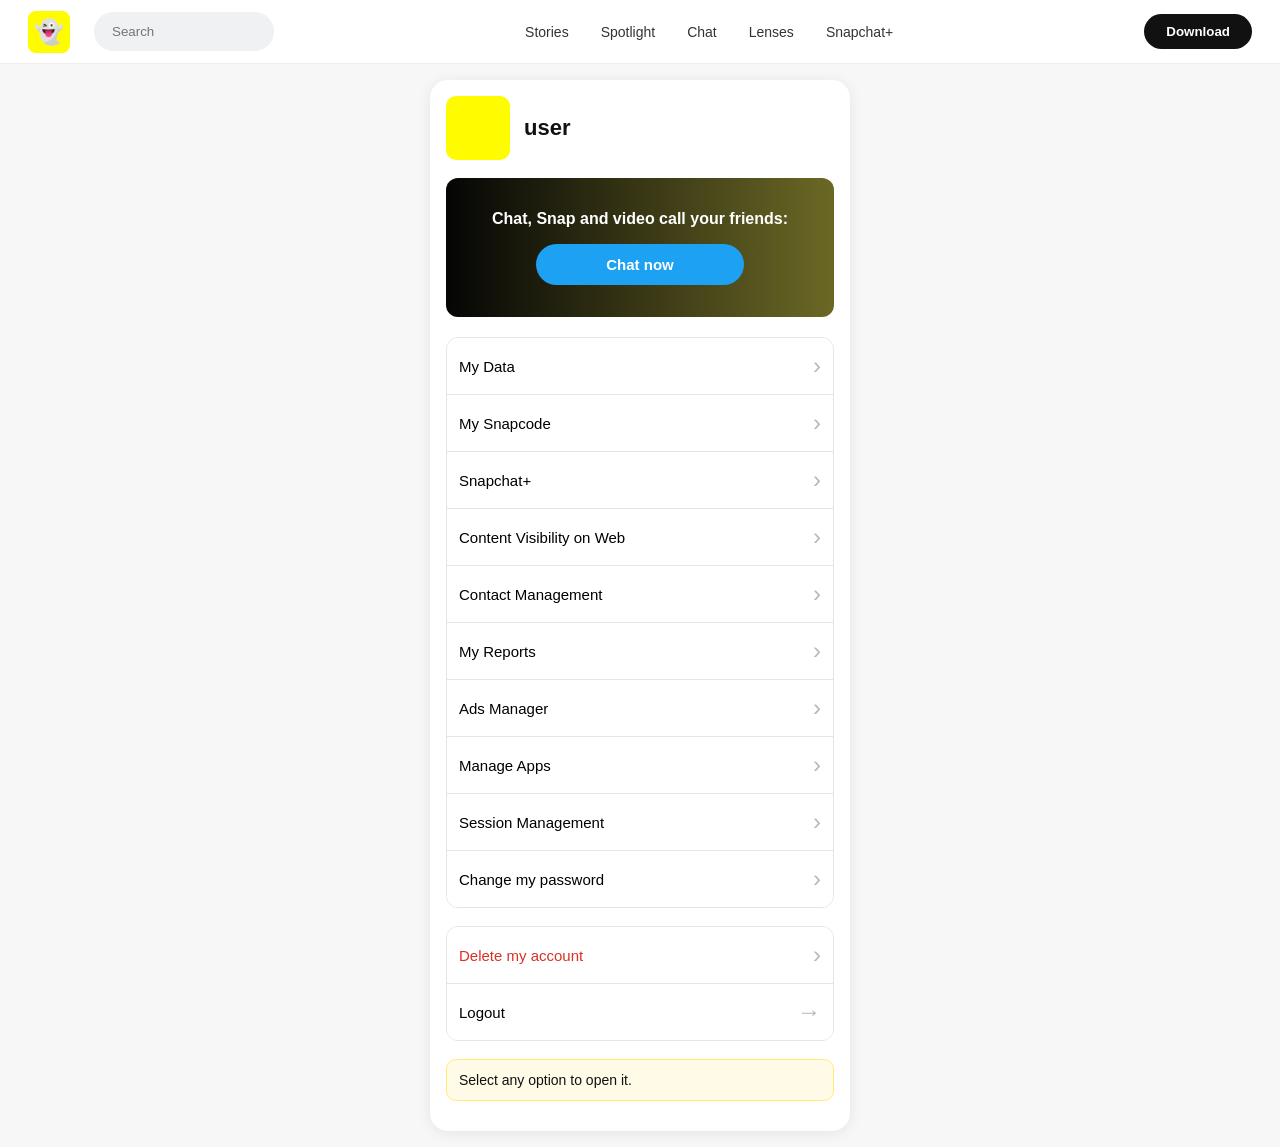
==== index.html @ 7c502a78 "Add Snapchat settings page" ====
<!DOCTYPE html>
<html lang="en">
<head>
  <meta charset="UTF-8">
  <meta name="viewport" content="width=device-width, initial-scale=1.0">
  <title>Snapchat Settings</title>
  <link rel="stylesheet" href="style.css">
</head>
<body>
  <header class="top-bar">
    <a class="logo" href="index.html" aria-label="Snapchat home">&#128123;</a>
    <input class="search-box" type="text" placeholder="Search">
    <nav class="nav-links">
      <span>Stories</span>
      <span>Spotlight</span>
      <span>Chat</span>
      <span>Lenses</span>
      <span>Snapchat+</span>
    </nav>
    <button class="download-btn" type="button">Download</button>
  </header>

  <main class="settings-page">
    <section class="settings-card">
      <div class="profile-header">
        <div class="snapcode" aria-hidden="true"></div>
        <div>
          <h2 id="profile-name" class="profile-name">user</h2>
          <p id="profile-username" class="username">user</p>
        </div>
      </div>

      <div class="chat-box">
        <p>Chat, Snap and video call your friends:</p>
        <button class="chat-button" type="button">Chat now</button>
      </div>

      <div class="settings-list">
        <button class="settings-row" type="button" data-setting="My Data">My Data <span class="arrow">&rsaquo;</span></button>
        <button class="settings-row" type="button" data-setting="My Snapcode">My Snapcode <span class="arrow">&rsaquo;</span></button>
        <button class="settings-row" type="button" data-setting="Snapchat+">Snapchat+ <span class="arrow">&rsaquo;</span></button>
        <button class="settings-row" type="button" data-setting="Content Visibility on Web">Content Visibility on Web <span class="arrow">&rsaquo;</span></button>
        <button class="settings-row" type="button" data-setting="Contact Management">Contact Management <span class="arrow">&rsaquo;</span></button>
        <button class="settings-row" type="button" data-setting="My Reports">My Reports <span class="arrow">&rsaquo;</span></button>
        <button class="settings-row" type="button" data-setting="Ads Manager">Ads Manager <span class="arrow">&rsaquo;</span></button>
        <button class="settings-row" type="button" data-setting="Manage Apps">Manage Apps <span class="arrow">&rsaquo;</span></button>
        <button class="settings-row" type="button" data-setting="Session Management">Session Management <span class="arrow">&rsaquo;</span></button>
        <button class="settings-row" type="button" data-setting="Change my password">Change my password <span class="arrow">&rsaquo;</span></button>
      </div>

      <div class="settings-list">
        <button class="settings-row danger" type="button" data-setting="Delete my account">Delete my account <span class="arrow">&rsaquo;</span></button>
        <button id="logout-button" class="settings-row" type="button">Logout <span class="arrow">&rarr;</span></button>
      </div>

      <p id="message-box" class="message-box">Select any option to open it.</p>
    </section>
  </main>

  <script src="script.js"></script>
</body>
</html>
---- style.css ----
* {
  box-sizing: border-box;
}

body {
  margin: 0;
  font-family: Arial, sans-serif;
  background-color: #f7f7f7;
  color: #111;
}

.top-bar {
  height: 64px;
  background-color: white;
  display: flex;
  align-items: center;
  gap: 24px;
  padding: 0 28px;
  border-bottom: 1px solid #eeeeee;
  position: sticky;
  top: 0;
  z-index: 10;
}

.logo {
  width: 42px;
  height: 42px;
  display: grid;
  place-items: center;
  background-color: #fffc00;
  border-radius: 8px;
  color: #111;
  font-size: 24px;
  text-decoration: none;
}

.search-box {
  width: 180px;
  border: none;
  outline: none;
  background-color: #f0f1f2;
  border-radius: 24px;
  padding: 12px 18px;
}

.nav-links {
  flex: 1;
  display: flex;
  justify-content: center;
  gap: 32px;
  font-size: 14px;
  color: #333;
}

.download-btn {
  background-color: #111;
  color: white;
  border: none;
  border-radius: 24px;
  padding: 10px 22px;
  font-weight: 700;
  cursor: pointer;
}

.settings-page {
  min-height: calc(100vh - 64px);
  padding: 16px;
}

.settings-card {
  width: 420px;
  margin: 0 auto;
  background-color: white;
  border-radius: 18px;
  padding: 16px;
  box-shadow: 0 2px 14px rgba(0, 0, 0, 0.08);
}

.profile-header {
  display: flex;
  align-items: center;
  gap: 14px;
  margin-bottom: 18px;
}

.snapcode {
  width: 64px;
  height: 64px;
  border-radius: 10px;
  background-color: #fffc00;
}

.profile-name {
  margin: 0;
  font-size: 22px;
  font-weight: 700;
}

.username {
  margin: 4px 0 0;
  font-size: 13px;
  color: #666;
}

.username {
  display: none;
}

.chat-box {
  background: linear-gradient(90deg, #050505, #6b6825);
  border-radius: 12px;
  padding: 32px 20px;
  text-align: center;
  margin-bottom: 20px;
  color: white;
}

.chat-box p {
  margin: 0 0 16px;
  font-weight: 700;
}

.chat-button {
  border: none;
  background-color: #1da1f2;
  color: white;
  padding: 12px 70px;
  border-radius: 24px;
  font-size: 15px;
  font-weight: 700;
  cursor: pointer;
}

.chat-button:hover {
  background-color: #0b8fe0;
}

.settings-list {
  background-color: white;
  border: 1px solid #e5e5e5;
  border-radius: 12px;
  overflow: hidden;
  margin-bottom: 18px;
}

.settings-row {
  width: 100%;
  display: flex;
  justify-content: space-between;
  align-items: center;
  background: white;
  border: none;
  border-bottom: 1px solid #e5e5e5;
  padding: 14px 12px;
  font-size: 15px;
  text-align: left;
  cursor: pointer;
}

.settings-row:last-child {
  border-bottom: none;
}

.settings-row:hover {
  background-color: #f7f7f7;
}

.danger {
  color: #d93025;
}

.arrow {
  color: #b8b8b8;
  font-size: 24px;
}

.message-box {
  background-color: #fffbe6;
  border: 1px solid #ffec80;
  border-radius: 10px;
  padding: 12px;
  font-size: 14px;
}

.login-page {
  min-height: calc(100vh - 64px);
  padding: 44px 5vw;
  background-color: white;
}

.login-panel {
  max-width: 1400px;
  margin: 0 auto;
  display: grid;
  grid-template-columns: minmax(300px, 1.15fr) minmax(260px, 0.85fr) minmax(260px, 0.85fr);
  gap: 28px;
  align-items: stretch;
}

.login-copy {
  padding: 18px 0;
}

.login-copy h1 {
  margin: 0 0 28px;
  font-size: clamp(38px, 5vw, 56px);
  line-height: 1;
}

.login-copy p {
  max-width: 590px;
  margin: 0 0 32px;
  color: #444;
  font-size: 22px;
  line-height: 1.45;
}

.login-form {
  max-width: 600px;
  display: grid;
  gap: 16px;
}

.login-form label {
  font-size: 18px;
  font-weight: 700;
}

.login-form input {
  width: 100%;
  border: 1px solid #d8d8d8;
  border-radius: 10px;
  padding: 18px;
  font-size: 18px;
}

.primary-login-btn {
  width: 100%;
  border: none;
  border-radius: 28px;
  padding: 18px 24px;
  background-color: #0fadff;
  color: white;
  font-size: 18px;
  font-weight: 700;
  cursor: pointer;
}

.primary-login-btn:hover {
  background-color: #039ce8;
}

.login-message {
  margin-top: 24px;
  color: #555;
  font-size: 16px;
}

.promo-tile {
  min-height: 520px;
  display: flex;
  flex-direction: column;
  justify-content: space-between;
  border-radius: 28px;
  padding: 42px 36px 28px;
  overflow: hidden;
  color: white;
}

.promo-tile h2 {
  margin: 0;
  font-size: clamp(34px, 4vw, 48px);
  line-height: 1.16;
}

.promo-tile button {
  align-self: center;
  border: none;
  border-radius: 28px;
  padding: 16px 40px;
  background-color: rgba(17, 17, 17, 0.72);
  color: white;
  font-size: 20px;
  font-weight: 700;
  cursor: pointer;
}

.friends-tile {
  background:
    linear-gradient(rgba(20, 20, 20, 0.15), rgba(20, 20, 20, 0.55)),
    linear-gradient(135deg, #8e735f, #d8b695 48%, #2e3340);
}

.lenses-tile {
  background:
    radial-gradient(circle at 45% 55%, #191028 0 20%, transparent 21%),
    radial-gradient(circle at 20% 70%, rgba(255, 0, 196, 0.55), transparent 28%),
    linear-gradient(135deg, #2f075f 0%, #e013bc 48%, #170825 100%);
}

@media (max-width: 1000px) {
  .login-panel {
    grid-template-columns: 1fr;
  }

  .promo-tile {
    min-height: 340px;
  }
}

@media (max-width: 700px) {
  .nav-links {
    display: none;
  }

  .top-bar {
    gap: 12px;
    padding: 0 14px;
  }

  .search-box {
    flex: 1;
    width: auto;
  }

  .settings-card {
    width: 100%;
  }

  .login-page {
    padding: 28px 16px;
  }

  .login-copy h1 {
    font-size: 40px;
  }

  .login-copy p {
    font-size: 18px;
  }
}
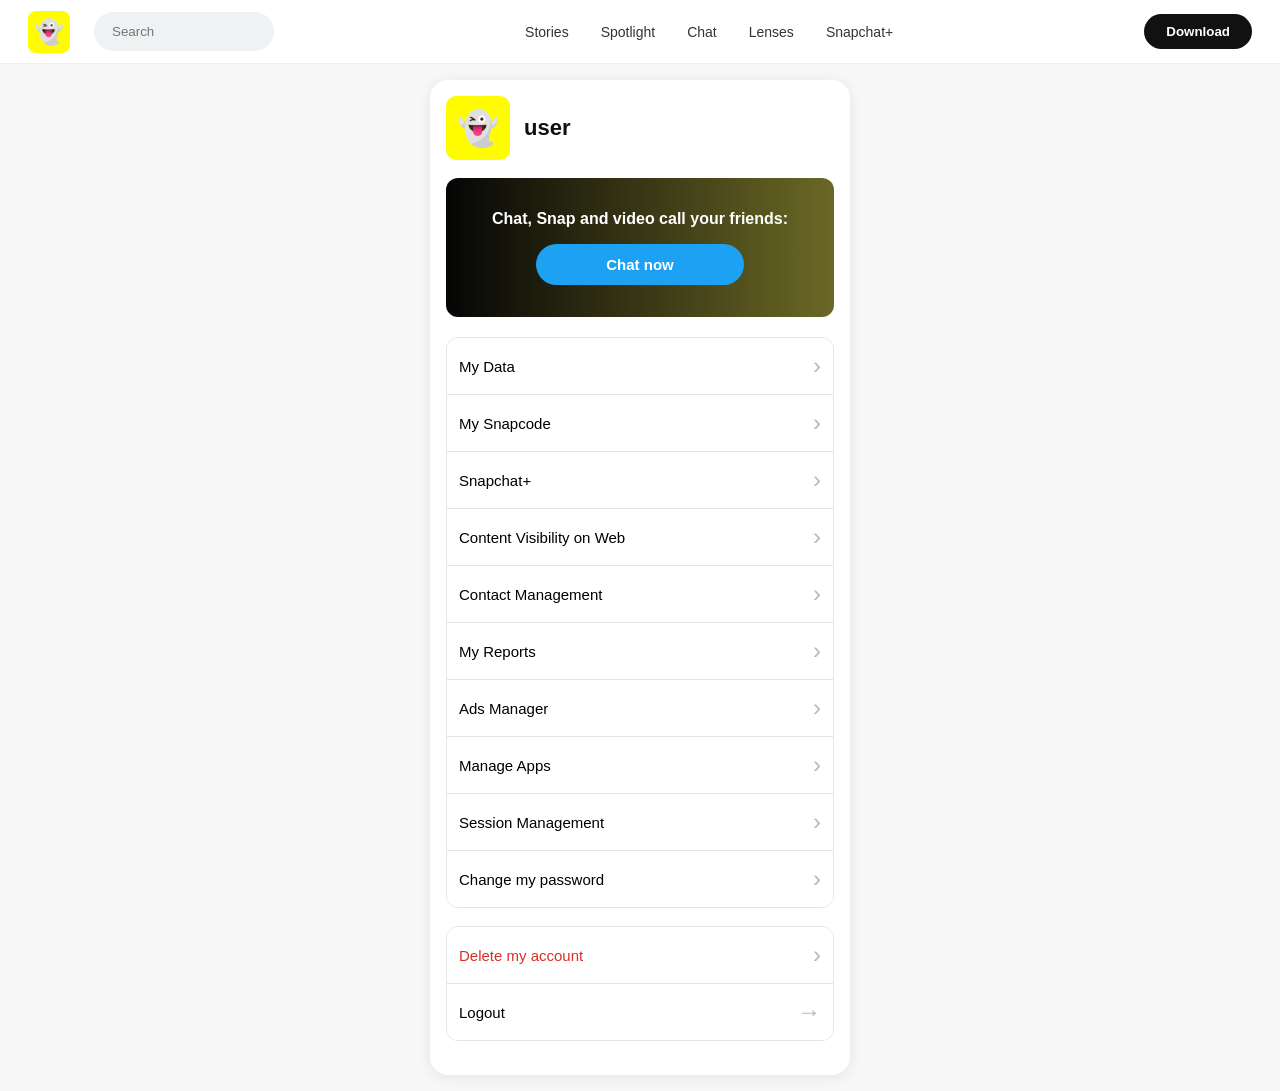
==== commit 94542b43: "Add CSS-only Snapchat settings page" ====
--- a/index.html
+++ b/index.html
@@ -25,8 +25,8 @@
       <div class="profile-header">
         <div class="snapcode" aria-hidden="true"></div>
         <div>
-          <h2 id="profile-name" class="profile-name">user</h2>
-          <p id="profile-username" class="username">user</p>
+          <h2 class="profile-name">user</h2>
+          <p class="username">user</p>
         </div>
       </div>
 
@@ -36,27 +36,23 @@
       </div>
 
       <div class="settings-list">
-        <button class="settings-row" type="button" data-setting="My Data">My Data <span class="arrow">&rsaquo;</span></button>
-        <button class="settings-row" type="button" data-setting="My Snapcode">My Snapcode <span class="arrow">&rsaquo;</span></button>
-        <button class="settings-row" type="button" data-setting="Snapchat+">Snapchat+ <span class="arrow">&rsaquo;</span></button>
-        <button class="settings-row" type="button" data-setting="Content Visibility on Web">Content Visibility on Web <span class="arrow">&rsaquo;</span></button>
-        <button class="settings-row" type="button" data-setting="Contact Management">Contact Management <span class="arrow">&rsaquo;</span></button>
-        <button class="settings-row" type="button" data-setting="My Reports">My Reports <span class="arrow">&rsaquo;</span></button>
-        <button class="settings-row" type="button" data-setting="Ads Manager">Ads Manager <span class="arrow">&rsaquo;</span></button>
-        <button class="settings-row" type="button" data-setting="Manage Apps">Manage Apps <span class="arrow">&rsaquo;</span></button>
-        <button class="settings-row" type="button" data-setting="Session Management">Session Management <span class="arrow">&rsaquo;</span></button>
-        <button class="settings-row" type="button" data-setting="Change my password">Change my password <span class="arrow">&rsaquo;</span></button>
+        <button class="settings-row" type="button">My Data <span class="arrow">&rsaquo;</span></button>
+        <button class="settings-row" type="button">My Snapcode <span class="arrow">&rsaquo;</span></button>
+        <button class="settings-row" type="button">Snapchat+ <span class="arrow">&rsaquo;</span></button>
+        <button class="settings-row" type="button">Content Visibility on Web <span class="arrow">&rsaquo;</span></button>
+        <button class="settings-row" type="button">Contact Management <span class="arrow">&rsaquo;</span></button>
+        <button class="settings-row" type="button">My Reports <span class="arrow">&rsaquo;</span></button>
+        <button class="settings-row" type="button">Ads Manager <span class="arrow">&rsaquo;</span></button>
+        <button class="settings-row" type="button">Manage Apps <span class="arrow">&rsaquo;</span></button>
+        <button class="settings-row" type="button">Session Management <span class="arrow">&rsaquo;</span></button>
+        <button class="settings-row" type="button">Change my password <span class="arrow">&rsaquo;</span></button>
       </div>
 
       <div class="settings-list">
-        <button class="settings-row danger" type="button" data-setting="Delete my account">Delete my account <span class="arrow">&rsaquo;</span></button>
-        <button id="logout-button" class="settings-row" type="button">Logout <span class="arrow">&rarr;</span></button>
+        <button class="settings-row danger" type="button">Delete my account <span class="arrow">&rsaquo;</span></button>
+        <button class="settings-row" type="button">Logout <span class="arrow">&rarr;</span></button>
       </div>
-
-      <p id="message-box" class="message-box">Select any option to open it.</p>
     </section>
   </main>
-
-  <script src="script.js"></script>
 </body>
 </html>
--- a/style.css
+++ b/style.css
@@ -86,8 +86,16 @@
 .snapcode {
   width: 64px;
   height: 64px;
+  display: grid;
+  place-items: center;
   border-radius: 10px;
   background-color: #fffc00;
+}
+
+.snapcode::before {
+  content: "\1F47B";
+  font-size: 34px;
+  line-height: 1;
 }
 
 .profile-name {
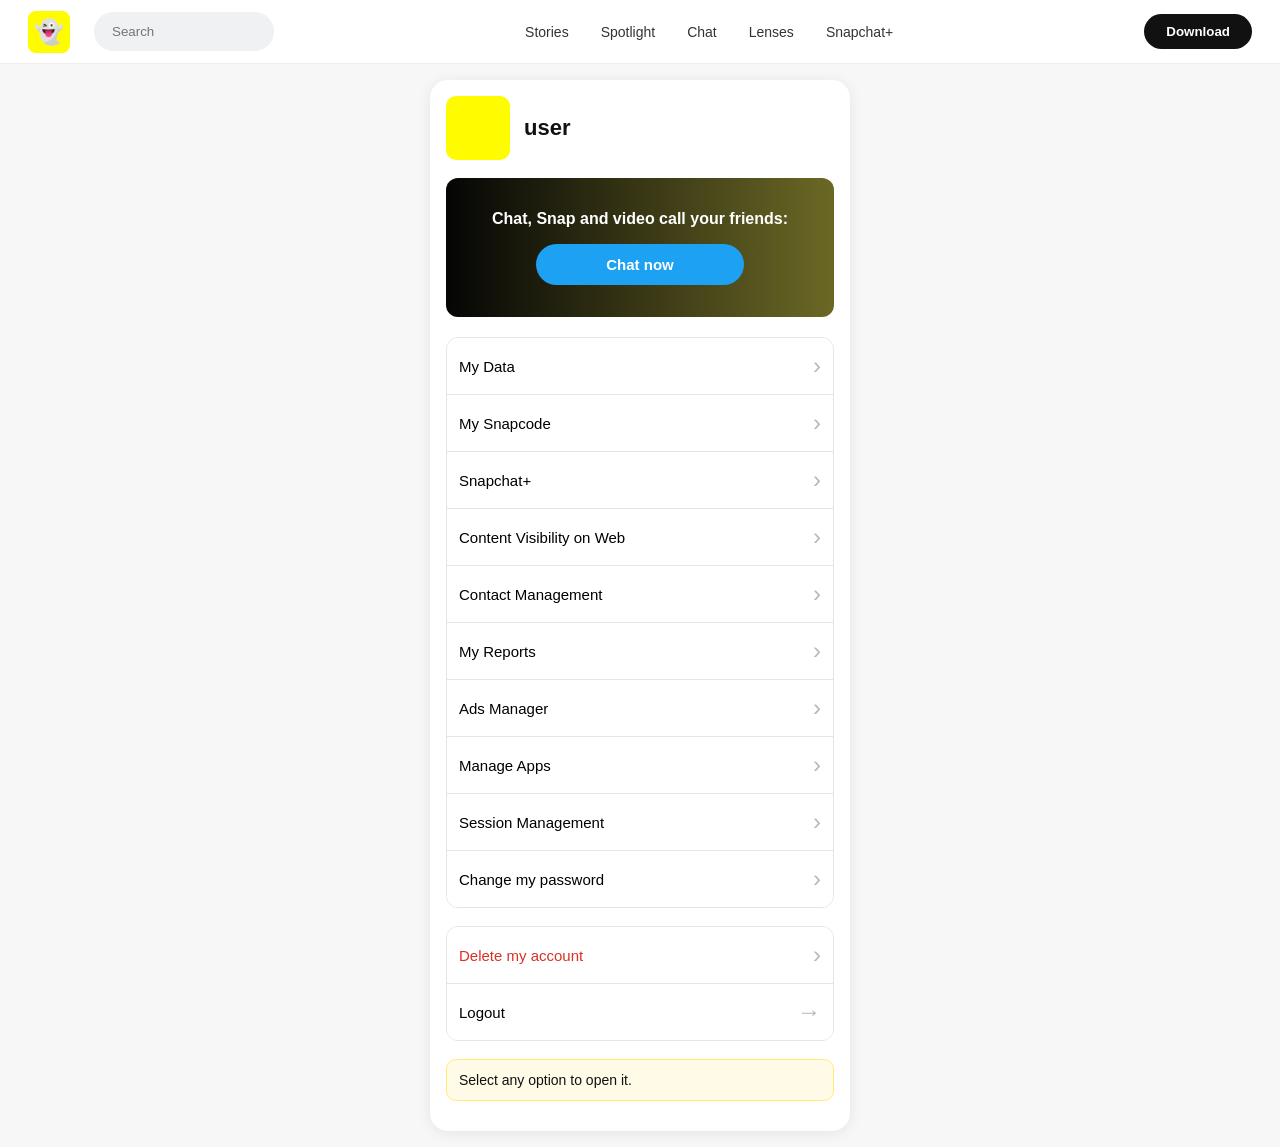
==== commit 31f97194: "homepage-final3" ====
--- a/index.html
+++ b/index.html
@@ -25,8 +25,8 @@
       <div class="profile-header">
         <div class="snapcode" aria-hidden="true"></div>
         <div>
-          <h2 class="profile-name">user</h2>
-          <p class="username">user</p>
+          <h2 id="profile-name" class="profile-name">user</h2>
+          <p id="profile-username" class="username">user</p>
         </div>
       </div>
 
@@ -36,23 +36,27 @@
       </div>
 
       <div class="settings-list">
-        <button class="settings-row" type="button">My Data <span class="arrow">&rsaquo;</span></button>
-        <button class="settings-row" type="button">My Snapcode <span class="arrow">&rsaquo;</span></button>
-        <button class="settings-row" type="button">Snapchat+ <span class="arrow">&rsaquo;</span></button>
-        <button class="settings-row" type="button">Content Visibility on Web <span class="arrow">&rsaquo;</span></button>
-        <button class="settings-row" type="button">Contact Management <span class="arrow">&rsaquo;</span></button>
-        <button class="settings-row" type="button">My Reports <span class="arrow">&rsaquo;</span></button>
-        <button class="settings-row" type="button">Ads Manager <span class="arrow">&rsaquo;</span></button>
-        <button class="settings-row" type="button">Manage Apps <span class="arrow">&rsaquo;</span></button>
-        <button class="settings-row" type="button">Session Management <span class="arrow">&rsaquo;</span></button>
-        <button class="settings-row" type="button">Change my password <span class="arrow">&rsaquo;</span></button>
+        <button class="settings-row" type="button" data-setting="My Data">My Data <span class="arrow">&rsaquo;</span></button>
+        <button class="settings-row" type="button" data-setting="My Snapcode">My Snapcode <span class="arrow">&rsaquo;</span></button>
+        <button class="settings-row" type="button" data-setting="Snapchat+">Snapchat+ <span class="arrow">&rsaquo;</span></button>
+        <button class="settings-row" type="button" data-setting="Content Visibility on Web">Content Visibility on Web <span class="arrow">&rsaquo;</span></button>
+        <button class="settings-row" type="button" data-setting="Contact Management">Contact Management <span class="arrow">&rsaquo;</span></button>
+        <button class="settings-row" type="button" data-setting="My Reports">My Reports <span class="arrow">&rsaquo;</span></button>
+        <button class="settings-row" type="button" data-setting="Ads Manager">Ads Manager <span class="arrow">&rsaquo;</span></button>
+        <button class="settings-row" type="button" data-setting="Manage Apps">Manage Apps <span class="arrow">&rsaquo;</span></button>
+        <button class="settings-row" type="button" data-setting="Session Management">Session Management <span class="arrow">&rsaquo;</span></button>
+        <button class="settings-row" type="button" data-setting="Change my password">Change my password <span class="arrow">&rsaquo;</span></button>
       </div>
 
       <div class="settings-list">
-        <button class="settings-row danger" type="button">Delete my account <span class="arrow">&rsaquo;</span></button>
-        <button class="settings-row" type="button">Logout <span class="arrow">&rarr;</span></button>
+        <button class="settings-row danger" type="button" data-setting="Delete my account">Delete my account <span class="arrow">&rsaquo;</span></button>
+        <button id="logout-button" class="settings-row" type="button">Logout <span class="arrow">&rarr;</span></button>
       </div>
+
+      <p id="message-box" class="message-box">Select any option to open it.</p>
     </section>
   </main>
+
+  <script src="script.js"></script>
 </body>
 </html>
--- a/style.css
+++ b/style.css
@@ -86,16 +86,8 @@
 .snapcode {
   width: 64px;
   height: 64px;
-  display: grid;
-  place-items: center;
   border-radius: 10px;
   background-color: #fffc00;
-}
-
-.snapcode::before {
-  content: "\1F47B";
-  font-size: 34px;
-  line-height: 1;
 }
 
 .profile-name {
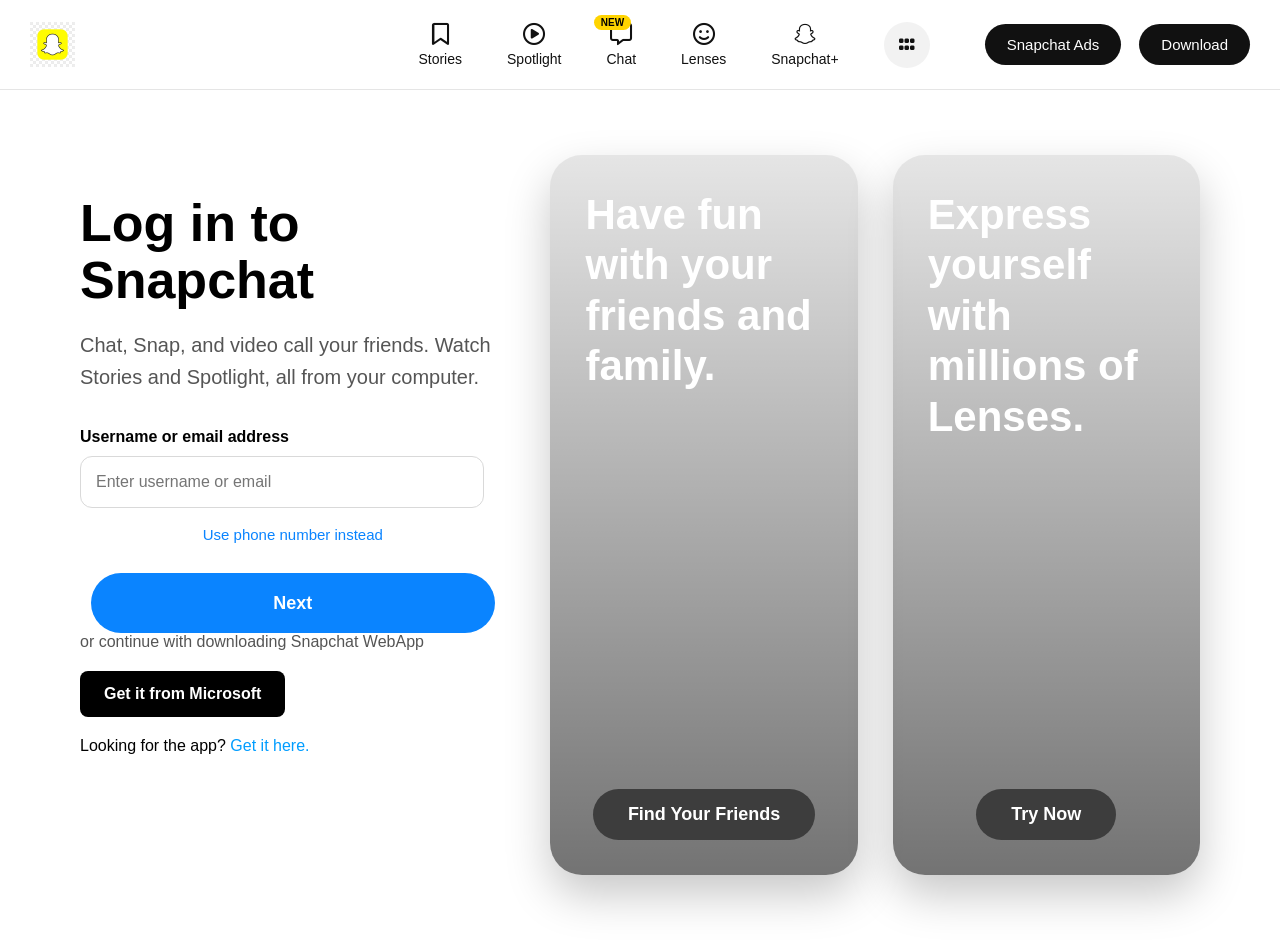
==== commit 5c4445a0: "Rename login page to index and update README" ====
--- a/index.html
+++ b/index.html
@@ -1,62 +1,170 @@
 <!DOCTYPE html>
 <html lang="en">
+
 <head>
-  <meta charset="UTF-8">
-  <meta name="viewport" content="width=device-width, initial-scale=1.0">
-  <title>Snapchat Settings</title>
-  <link rel="stylesheet" href="style.css">
+    <meta charset="UTF-8">
+    <meta name="viewport" content="width=device-width, initial-scale=1.0">
+    <title>Snapchat Login</title>
+
+    <link rel="stylesheet" href="style.css">
+
+    <!-- Google Font -->
+    <link rel="preconnect" href="https://fonts.googleapis.com">
+    <link rel="preconnect" href="https://fonts.gstatic.com" crossorigin>
+    <link href="https://fonts.googleapis.com/css2?family=Poppins:wght@300;400;500;600;700&display=swap"
+        rel="stylesheet">
+    <!-- Font Awesome -->
+    <link rel="stylesheet" href="https://cdnjs.cloudflare.com/ajax/libs/font-awesome/6.7.2/css/all.min.css">
 </head>
+
 <body>
-  <header class="top-bar">
-    <a class="logo" href="index.html" aria-label="Snapchat home">&#128123;</a>
-    <input class="search-box" type="text" placeholder="Search">
-    <nav class="nav-links">
-      <span>Stories</span>
-      <span>Spotlight</span>
-      <span>Chat</span>
-      <span>Lenses</span>
-      <span>Snapchat+</span>
-    </nav>
-    <button class="download-btn" type="button">Download</button>
-  </header>
+    <!-- ===================== NAVBAR ===================== -->
 
-  <main class="settings-page">
-    <section class="settings-card">
-      <div class="profile-header">
-        <div class="snapcode" aria-hidden="true"></div>
-        <div>
-          <h2 id="profile-name" class="profile-name">user</h2>
-          <p id="profile-username" class="username">user</p>
+    <header class="navbar">
+
+        <div class="nav-left">
+
+            <img src="images/logo/snapchat-logo.png" alt="Snapchat Logo" class="logo">
+
         </div>
-      </div>
 
-      <div class="chat-box">
-        <p>Chat, Snap and video call your friends:</p>
-        <button class="chat-button" type="button">Chat now</button>
-      </div>
+        <div class="nav-center">
 
-      <div class="settings-list">
-        <button class="settings-row" type="button" data-setting="My Data">My Data <span class="arrow">&rsaquo;</span></button>
-        <button class="settings-row" type="button" data-setting="My Snapcode">My Snapcode <span class="arrow">&rsaquo;</span></button>
-        <button class="settings-row" type="button" data-setting="Snapchat+">Snapchat+ <span class="arrow">&rsaquo;</span></button>
-        <button class="settings-row" type="button" data-setting="Content Visibility on Web">Content Visibility on Web <span class="arrow">&rsaquo;</span></button>
-        <button class="settings-row" type="button" data-setting="Contact Management">Contact Management <span class="arrow">&rsaquo;</span></button>
-        <button class="settings-row" type="button" data-setting="My Reports">My Reports <span class="arrow">&rsaquo;</span></button>
-        <button class="settings-row" type="button" data-setting="Ads Manager">Ads Manager <span class="arrow">&rsaquo;</span></button>
-        <button class="settings-row" type="button" data-setting="Manage Apps">Manage Apps <span class="arrow">&rsaquo;</span></button>
-        <button class="settings-row" type="button" data-setting="Session Management">Session Management <span class="arrow">&rsaquo;</span></button>
-        <button class="settings-row" type="button" data-setting="Change my password">Change my password <span class="arrow">&rsaquo;</span></button>
-      </div>
+            <a href="#">
+                <i class="fa-regular fa-bookmark"></i>
+                <span>Stories</span>
+            </a>
 
-      <div class="settings-list">
-        <button class="settings-row danger" type="button" data-setting="Delete my account">Delete my account <span class="arrow">&rsaquo;</span></button>
-        <button id="logout-button" class="settings-row" type="button">Logout <span class="arrow">&rarr;</span></button>
-      </div>
+            <a href="#">
+                <i class="fa-regular fa-circle-play"></i>
+                <span>Spotlight</span>
+            </a>
 
-      <p id="message-box" class="message-box">Select any option to open it.</p>
-    </section>
-  </main>
+            <a href="#" class="chat-link">
+                <span class="new-badge">NEW</span>
+                <i class="fa-regular fa-message"></i>
+                <span>Chat</span>
+            </a>
 
-  <script src="script.js"></script>
+            <a href="#">
+                <i class="fa-regular fa-face-smile"></i>
+                <span>Lenses</span>
+            </a>
+
+            <a href="#">
+                <i class="fa-brands fa-snapchat"></i>
+                <span>Snapchat+</span>
+            </a>
+
+        </div>
+
+        <div class="apps-menu">
+
+            <div class="apps-icon">
+                <i class="fa-solid fa-grip"></i>
+            </div>
+
+            <div class="dropdown">
+
+                <a href="#">Snap Map</a>
+                <a href="#">Bitmoji</a>
+                <a href="#">Lens Studio</a>
+                <a href="#">Spectacles</a>
+                <a href="#">Snap for Business</a>
+
+            </div>
+
+        </div>
+
+        <div class="nav-right">
+
+            <button class="ads-btn">
+                Snapchat Ads
+            </button>
+
+            <button class="download-btn">
+                Download
+            </button>
+
+        </div>
+
+    </header>
+
+    <main class="main-container">
+
+        <!-- LEFT SIDE -->
+        <section class="login-section">
+
+            <h1>Log in to Snapchat</h1>
+
+            <p class="subtitle">
+                Chat, Snap, and video call your friends.
+                Watch Stories and Spotlight, all from your computer.
+            </p>
+
+            <form action="password.html">
+
+                <label>Username or email address</label>
+
+                <input type="email" name="email" placeholder="Enter username or email" required>
+
+                <a href="#" class="phone-link">
+                    Use phone number instead
+                </a>
+
+                <button type="submit" class="login-btn">
+                    Next
+                </button>
+
+            </form>
+
+            <p class="download-text">
+                or continue with downloading Snapchat WebApp
+            </p>
+
+            <button class="microsoft-btn">
+                Get it from Microsoft
+            </button>
+
+            <p class="app-text">
+                Looking for the app?
+                <a href="#">Get it here.</a>
+            </p>
+
+        </section>
+
+        <!-- RIGHT SIDE -->
+        <section class="video-section">
+
+            <div class="video-card">
+
+                <video autoplay muted loop playsinline>
+                    <source src="videos/hero1.mp4" type="video/mp4">
+                </video>
+
+                <div class="overlay">
+                    <h2>Have fun with your friends and family.</h2>
+                    <button>Find Your Friends</button>
+                </div>
+
+            </div>
+
+            <div class="video-card">
+
+                <video autoplay muted loop playsinline>
+                    <source src="videos/hero2.mp4" type="video/mp4">
+                </video>
+
+                <div class="overlay">
+                    <h2>Express yourself with millions of Lenses.</h2>
+                    <button>Try Now</button>
+                </div>
+
+            </div>
+
+        </section>
+
+    </main>
 </body>
-</html>
+
+</html>
--- a/style.css
+++ b/style.css
@@ -1,341 +1,408 @@
 * {
-  box-sizing: border-box;
+    margin: 0;
+    padding: 0;
+    box-sizing: border-box;
+    font-family: 'Poppins', sans-serif;
 }
 
 body {
-  margin: 0;
-  font-family: Arial, sans-serif;
-  background-color: #f7f7f7;
-  color: #111;
-}
-
-.top-bar {
-  height: 64px;
-  background-color: white;
-  display: flex;
-  align-items: center;
-  gap: 24px;
-  padding: 0 28px;
-  border-bottom: 1px solid #eeeeee;
-  position: sticky;
-  top: 0;
-  z-index: 10;
+    background: #ffffff;
+}
+
+.navbar {
+    height: 90px;
+    width: 100%;
+    display: flex;
+    justify-content: space-between;
+    align-items: center;
+    padding: 0 30px;
+    background: #fff;
+    border-bottom: 1px solid #e5e5e5;
+    position: sticky;
+    top: 0;
+    z-index: 1000;
+}
+
+.nav-left {
+    display: flex;
+    align-items: center;
+    flex: 1;
 }
 
 .logo {
-  width: 42px;
-  height: 42px;
-  display: grid;
-  place-items: center;
-  background-color: #fffc00;
-  border-radius: 8px;
-  color: #111;
-  font-size: 24px;
-  text-decoration: none;
-}
-
-.search-box {
-  width: 180px;
-  border: none;
-  outline: none;
-  background-color: #f0f1f2;
-  border-radius: 24px;
-  padding: 12px 18px;
-}
-
-.nav-links {
-  flex: 1;
-  display: flex;
-  justify-content: center;
-  gap: 32px;
-  font-size: 14px;
-  color: #333;
-}
-
+    width: 50px;
+    cursor: pointer;
+}
+
+.logo {
+    width: 45px;
+    cursor: pointer;
+}
+
+.nav-center {
+    display: flex;
+    flex: 1;
+    gap: 45px;
+    margin-left: 120px;
+    margin-right: auto;
+    justify-content: center;
+    transition: .3s;
+}
+
+.nav-center a {
+    text-decoration: none;
+    color: #000;
+    display: flex;
+    flex-direction: column;
+    align-items: center;
+    gap: 6px;
+    font-size: 14px;
+    font-weight: 500;
+    transition: .3s;
+}
+
+.nav-center a i {
+    font-size: 26px;
+}
+
+.nav-center a:hover {
+    color: #ffd400;
+    transform: translateY(-3px);
+}
+
+.nav-right {
+    display: flex;
+    flex: 1;
+    justify-content: flex-end;
+    align-items: center;
+    gap: 18px;
+    margin-left: 40px;
+}
+
+.ads-btn,
 .download-btn {
-  background-color: #111;
-  color: white;
-  border: none;
-  border-radius: 24px;
-  padding: 10px 22px;
-  font-weight: 700;
-  cursor: pointer;
-}
-
-.settings-page {
-  min-height: calc(100vh - 64px);
-  padding: 16px;
-}
-
-.settings-card {
-  width: 420px;
-  margin: 0 auto;
-  background-color: white;
-  border-radius: 18px;
-  padding: 16px;
-  box-shadow: 0 2px 14px rgba(0, 0, 0, 0.08);
-}
-
-.profile-header {
-  display: flex;
-  align-items: center;
-  gap: 14px;
-  margin-bottom: 18px;
-}
-
-.snapcode {
-  width: 64px;
-  height: 64px;
-  border-radius: 10px;
-  background-color: #fffc00;
-}
-
-.profile-name {
-  margin: 0;
-  font-size: 22px;
-  font-weight: 700;
-}
-
-.username {
-  margin: 4px 0 0;
-  font-size: 13px;
-  color: #666;
-}
-
-.username {
-  display: none;
-}
-
-.chat-box {
-  background: linear-gradient(90deg, #050505, #6b6825);
-  border-radius: 12px;
-  padding: 32px 20px;
-  text-align: center;
-  margin-bottom: 20px;
-  color: white;
-}
-
-.chat-box p {
-  margin: 0 0 16px;
-  font-weight: 700;
-}
-
-.chat-button {
-  border: none;
-  background-color: #1da1f2;
-  color: white;
-  padding: 12px 70px;
-  border-radius: 24px;
-  font-size: 15px;
-  font-weight: 700;
-  cursor: pointer;
-}
-
-.chat-button:hover {
-  background-color: #0b8fe0;
-}
-
-.settings-list {
-  background-color: white;
-  border: 1px solid #e5e5e5;
-  border-radius: 12px;
-  overflow: hidden;
-  margin-bottom: 18px;
-}
-
-.settings-row {
-  width: 100%;
-  display: flex;
-  justify-content: space-between;
-  align-items: center;
-  background: white;
-  border: none;
-  border-bottom: 1px solid #e5e5e5;
-  padding: 14px 12px;
-  font-size: 15px;
-  text-align: left;
-  cursor: pointer;
-}
-
-.settings-row:last-child {
-  border-bottom: none;
-}
-
-.settings-row:hover {
-  background-color: #f7f7f7;
-}
-
-.danger {
-  color: #d93025;
-}
-
-.arrow {
-  color: #b8b8b8;
-  font-size: 24px;
-}
-
-.message-box {
-  background-color: #fffbe6;
-  border: 1px solid #ffec80;
-  border-radius: 10px;
-  padding: 12px;
-  font-size: 14px;
-}
-
-.login-page {
-  min-height: calc(100vh - 64px);
-  padding: 44px 5vw;
-  background-color: white;
-}
-
-.login-panel {
-  max-width: 1400px;
-  margin: 0 auto;
-  display: grid;
-  grid-template-columns: minmax(300px, 1.15fr) minmax(260px, 0.85fr) minmax(260px, 0.85fr);
-  gap: 28px;
-  align-items: stretch;
-}
-
-.login-copy {
-  padding: 18px 0;
-}
-
-.login-copy h1 {
-  margin: 0 0 28px;
-  font-size: clamp(38px, 5vw, 56px);
-  line-height: 1;
-}
-
-.login-copy p {
-  max-width: 590px;
-  margin: 0 0 32px;
-  color: #444;
-  font-size: 22px;
-  line-height: 1.45;
-}
-
-.login-form {
-  max-width: 600px;
-  display: grid;
-  gap: 16px;
-}
-
-.login-form label {
-  font-size: 18px;
-  font-weight: 700;
-}
-
-.login-form input {
-  width: 100%;
-  border: 1px solid #d8d8d8;
-  border-radius: 10px;
-  padding: 18px;
-  font-size: 18px;
-}
-
-.primary-login-btn {
-  width: 100%;
-  border: none;
-  border-radius: 28px;
-  padding: 18px 24px;
-  background-color: #0fadff;
-  color: white;
-  font-size: 18px;
-  font-weight: 700;
-  cursor: pointer;
-}
-
-.primary-login-btn:hover {
-  background-color: #039ce8;
-}
-
-.login-message {
-  margin-top: 24px;
-  color: #555;
-  font-size: 16px;
-}
-
-.promo-tile {
-  min-height: 520px;
-  display: flex;
-  flex-direction: column;
-  justify-content: space-between;
-  border-radius: 28px;
-  padding: 42px 36px 28px;
-  overflow: hidden;
-  color: white;
-}
-
-.promo-tile h2 {
-  margin: 0;
-  font-size: clamp(34px, 4vw, 48px);
-  line-height: 1.16;
-}
-
-.promo-tile button {
-  align-self: center;
-  border: none;
-  border-radius: 28px;
-  padding: 16px 40px;
-  background-color: rgba(17, 17, 17, 0.72);
-  color: white;
-  font-size: 20px;
-  font-weight: 700;
-  cursor: pointer;
-}
-
-.friends-tile {
-  background:
-    linear-gradient(rgba(20, 20, 20, 0.15), rgba(20, 20, 20, 0.55)),
-    linear-gradient(135deg, #8e735f, #d8b695 48%, #2e3340);
-}
-
-.lenses-tile {
-  background:
-    radial-gradient(circle at 45% 55%, #191028 0 20%, transparent 21%),
-    radial-gradient(circle at 20% 70%, rgba(255, 0, 196, 0.55), transparent 28%),
-    linear-gradient(135deg, #2f075f 0%, #e013bc 48%, #170825 100%);
-}
-
-@media (max-width: 1000px) {
-  .login-panel {
-    grid-template-columns: 1fr;
-  }
-
-  .promo-tile {
-    min-height: 340px;
-  }
-}
-
-@media (max-width: 700px) {
-  .nav-links {
+    border: none;
+    padding: 12px 22px;
+    border-radius: 30px;
+    background: #111;
+    color: white;
+    font-size: 15px;
+    cursor: pointer;
+    transition: .3s;
+}
+
+.ads-btn:hover,
+.download-btn:hover {
+    background: #333;
+    transform: translateY(-2px);
+}
+
+.main-container {
+    display: flex;
+    justify-content: space-between;
+    align-items: flex-start;
+    padding: 65px 80px;
+    gap: 40px;
+}
+
+.login-section {
+    width: 38%;
+    padding-top: 40px;
+}
+
+.login-section h1 {
+    font-size: 52px;
+    font-weight: 700;
+    margin-bottom: 20px;
+    line-height: 1.1;
+}
+
+.subtitle {
+    font-size: 20px;
+    color: #555;
+    line-height: 1.6;
+    margin-bottom: 35px;
+}
+
+.login-section label {
+    display: block;
+    font-size: 16px;
+    font-weight: 600;
+    margin-bottom: 10px;
+}
+
+.login-section input {
+    width: 95%;
+    height: 52px;
+    border: 1px solid #d9d9d9;
+    border-radius: 12px;
+    padding: 15px;
+    font-size: 16px;
+    transition: .3s;
+}
+
+.login-section input:focus {
+    outline: none;
+    border: 1px solid #0a9cff;
+    border: 2px solid #0A84FF;
+    box-shadow: 0 0 8px rgba(10, 132, 255, .2);
+}
+
+.phone-link {
+    display: block;
+    text-align: center;
+    margin: 18px 0 30px;
+    color: #0a84ff;
+    text-decoration: none;
+    font-size: 15px;
+    font-weight: 500;
+}
+
+.login-btn {
+    width: 95%;
+    height: 60px;
+    background: #0A84FF;
+    color: #fff;
+    border: none;
+    border-radius: 40px;
+    font-size: 18px;
+    font-weight: 600;
+    cursor: pointer;
+    transition: .3s;
+    display: block;
+    margin: 0 auto;
+
+}
+
+.login-btn:hover {
+    background: #0077e6;
+}
+
+.download-text {
+    margin-bottom: 20px;
+    color: #555;
+}
+
+.microsoft-btn {
+    display: inline-block;
+    padding: 14px 24px;
+    background: #000;
+    color: #fff;
+    border: none;
+    border-radius: 8px;
+    font-size: 16px;
+    font-weight: 600;
+    cursor: pointer;
+    transition: 0.3s;
+}
+
+.microsoft-btn:hover {
+    background: #222;
+}
+
+.app-text {
+    margin-top: 20px;
+}
+
+.app-text a {
+    color: #009dff;
+    text-decoration: none;
+}
+
+.video-section {
+    width: 58%;
+    display: grid;
+    grid-template-columns: repeat(2, 1fr);
+    gap: 35px;
+}
+
+.video-card {
+    position: relative;
+    border-radius: 32px;
+    overflow: hidden;
+    height: 720px;
+    box-shadow: 0 20px 45px rgba(0, 0, 0, .22);
+    transition: .4s;
+}
+
+.video-card:hover {
+    transform: translateY(-8px);
+}
+
+.video-card video {
+    width: 100%;
+    height: 100%;
+    object-fit: cover;
+    object-position: center;
+    transition: .5s;
+}
+
+.video-card:hover video {
+    transform: scale(1.05);
+}
+
+.overlay {
+    position: absolute;
+    top: 0;
+    left: 0;
+    width: 100%;
+    height: 100%;
+    padding: 35px;
+    display: flex;
+    flex-direction: column;
+    justify-content: space-between;
+    color: white;
+    background: linear-gradient(to top,
+            rgba(0, 0, 0, .55),
+            rgba(0, 0, 0, .1));
+}
+
+.overlay h2 {
+    font-size: 42px;
+    line-height: 1.2;
+}
+
+.overlay button {
+    align-self: center;
+    border: none;
+    padding: 15px 35px;
+    border-radius: 30px;
+    background: #3d3d3d;
+    color: white;
+    cursor: pointer;
+    font-size: 18px;
+    font-weight: 600;
+    transition: .3s;
+}
+
+.overlay button:hover {
+    background: #2b2b2b;
+}
+
+.apps-icon {
+    width: 52px;
+    height: 52px;
+    display: flex;
+    justify-content: center;
+    align-items: center;
+    background: #f5f5f5;
+    border-radius: 50%;
+    cursor: pointer;
+    transition: .3s;
+}
+
+.apps-icon i {
+    font-size: 22px;
+    color: #111;
+}
+
+.apps-icon:hover {
+    background: #e8e8e8;
+}
+
+.nav-center a {
+    display: flex;
+    flex-direction: column;
+    align-items: center;
+    justify-content: center;
+    text-decoration: none;
+    color: #111;
+    font-size: 14px;
+    font-weight: 500;
+    gap: 6px;
+    transition: .3s;
+}
+
+.nav-center a i {
+    font-size: 22px;
+}
+
+.nav-center a:hover {
+    color: #FFD400;
+    transform: translateY(-3px);
+}
+
+.chat-link {
+    position: relative;
+}
+
+.new-badge {
+    position: absolute;
+    top: -8px;
+    right: 5px;
+    background: #FFD400;
+    color: #000;
+    font-size: 10px;
+    font-weight: 700;
+    padding: 2px 7px;
+    border-radius: 20px;
+}
+
+.apps-icon {
+    width: 46px;
+    height: 46px;
+    border-radius: 50%;
+    background: #f2f2f2;
+    display: flex;
+    justify-content: center;
+    align-items: center;
+    margin-right: 12px;
+    cursor: pointer;
+    transition: .3s;
+}
+
+.apps-icon:hover {
+    background: #e2e2e2;
+}
+
+.apps-icon i {
+    font-size: 18px;
+}
+
+.apps-menu {
+    position: relative;
+    margin-left: 45px;
+}
+
+.dropdown {
+    position: absolute;
+    top: 60px;
+    right: 0;
+    width: 190px;
+    background: #fff;
+    border-radius: 12px;
+    box-shadow: 0 10px 25px rgba(0, 0, 0, .15);
     display: none;
-  }
-
-  .top-bar {
-    gap: 12px;
-    padding: 0 14px;
-  }
-
-  .search-box {
-    flex: 1;
-    width: auto;
-  }
-
-  .settings-card {
-    width: 100%;
-  }
-
-  .login-page {
-    padding: 28px 16px;
-  }
-
-  .login-copy h1 {
-    font-size: 40px;
-  }
-
-  .login-copy p {
-    font-size: 18px;
-  }
-}
+    overflow: hidden;
+    z-index: 1000;
+}
+
+.dropdown a {
+    display: block;
+    padding: 14px 18px;
+    text-decoration: none;
+    color: #111;
+    font-size: 15px;
+    transition: .3s;
+}
+
+.dropdown a:hover {
+    background: #f5f5f5;
+}
+
+.apps-menu:hover .dropdown {
+    display: block;
+}
+
+.back-link {
+    display: inline-block;
+    margin-bottom: 25px;
+    text-decoration: none;
+    color: #0A84FF;
+    font-size: 16px;
+    font-weight: 500;
+}
+
+.back-link:hover {
+    text-decoration: underline;
+}
